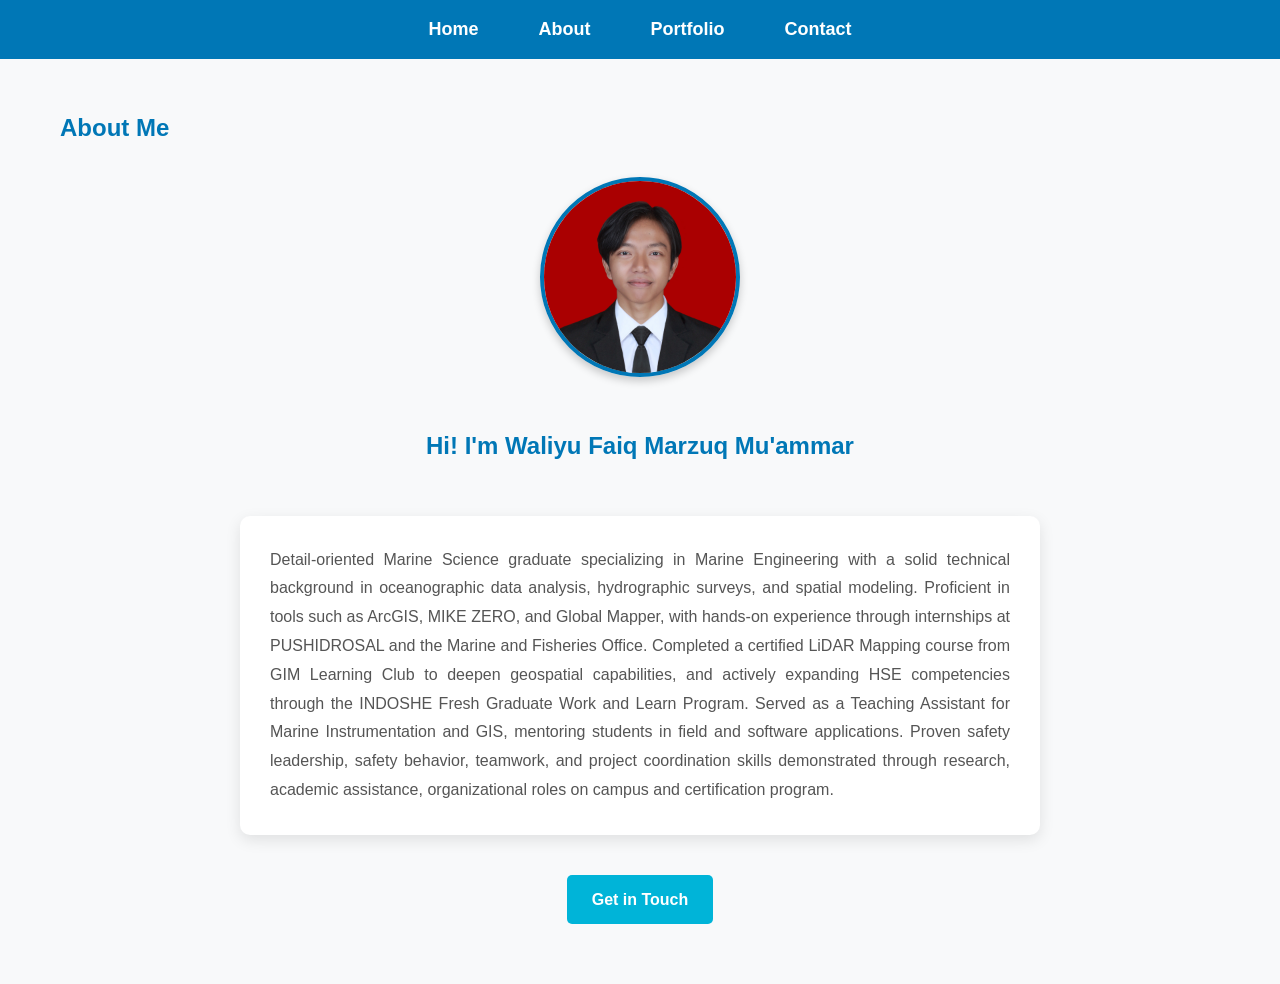
==== about.html @ fa888e56 "Add files via upload" ====
<!DOCTYPE html>
<html lang="en">
<head>
    <meta charset="UTF-8">
    <meta name="viewport" content="width=device-width, initial-scale=1.0">
    <title>About Waliyu</title>
    <link rel="stylesheet" href="style.css">
    <link rel="stylesheet" href="https://cdnjs.cloudflare.com/ajax/libs/font-awesome/6.0.0/css/all.min.css">
</head>

<body>
<nav>
    <ul>
        <li><a href="index.html">Home</a></li>
        <li><a href="about.html">About</a></li>
        <li><a href="portfolio.html">Portfolio</a></li>
        <li><a href="contact.html">Contact</a></li>
    </ul>
</nav>

<section class="about-section">
    <h1>About Me</h1>
    <div class="about-content">
        <img src="Waliyu1.jpg" alt="Waliyu's Photo">
        <div class="intro">
            <p>Hi! I'm Waliyu Faiq Marzuq Mu'ammar</p>
        </div>
        <div class="bio-text">
            <p>
                Detail-oriented Marine Science graduate specializing in Marine Engineering with a solid technical background in oceanographic data analysis, hydrographic surveys, and spatial modeling. Proficient in tools such as ArcGIS, MIKE ZERO, and Global Mapper, with hands-on experience through internships at PUSHIDROSAL and the Marine and Fisheries Office. Completed a certified LiDAR Mapping course from GIM Learning Club to deepen geospatial capabilities, and actively expanding HSE competencies through the INDOSHE Fresh Graduate Work and Learn Program. Served as a Teaching Assistant for Marine Instrumentation and GIS, mentoring students in field and software applications. Proven safety leadership, safety behavior, teamwork, and project coordination skills demonstrated through research, academic assistance, organizational roles on campus and certification program.
            </p>
        </div>
        <a href="/contact" class="cta-button">Get in Touch</a>
    </div>
</section>
</body>
</html>
---- style.css ----
/* === Global Styles === */
body {
    background-color: #f8f9fa;
    font-family: 'Arial', sans-serif;
    color: #333;
    margin: 0;
    padding: 0;
    line-height: 1.6;
}

h1, h2, h3 {
    color: #0077b6;
}

/* === Navigation === */
nav {
    background-color: #0077b6;
    padding: 15px;
    position: sticky;
    top: 0;
    z-index: 100;
}

nav ul {
    list-style: none;
    display: flex;
    justify-content: center;
    margin: 0;
    padding: 0;
}

nav ul li {
    margin: 0 20px;
}

nav ul li a {
    color: white;
    text-decoration: none;
    font-weight: bold;
    font-size: 18px;
    padding: 5px 10px;
    border-radius: 4px;
    transition: background-color 0.3s;
}

nav ul li a:hover {
    background-color: #023e8a;
}

/* === Hero Section === */
.hero {
    background-image: url('ocean1.jpg');
    background-size: cover;
    background-position: center;
    height: 91.5vh;
    display: flex;
    justify-content: center;
    align-items: center;
    text-align: center;
    color: #023e8a;
    flex-direction: column;
}

.hero-text h1 {
    font-size: 3rem;
    margin-bottom: 20px;

}

.hero-text p {
    font-size: 1.5rem;
    margin-bottom: 30px;
    text-shadow: 1px 1px 2px rgba(0,0,0,0.5);
}

/* === Button Styles === */
.cta-button, .back-button {
    display: inline-block;
    padding: 12px 25px;
    background-color: #00b4d8;
    color: white;
    text-decoration: none;
    font-weight: bold;
    border-radius: 5px;
    transition: all 0.3s;
    margin: 10px;
    border: none;
    cursor: pointer;
}

.cta-button:hover, .back-button:hover {
    background-color: #0077b6;
    transform: translateY(-2px);
}

/* === About Section === */
.about-section {
    padding: 50px 20px;
    max-width: 1200px;
    margin: 0 auto;
}

.about-content {
    display: flex;
    flex-direction: column;
    align-items: center;
    gap: 30px;
    margin-top: 30px;
}

.about-content img {
    width: 200px;
    height: 200px;
    border-radius: 50%;
    object-fit: cover;
    box-shadow: 0 4px 8px rgba(0,0,0,0.2);
    border: 4px solid #0077b6;
}

.intro p {
    font-size: 1.5rem;
    font-weight: bold;
    color: #0077b6;
    margin: 20px 0;
    text-align: center;
}

.bio-text {
    background-color: white;
    padding: 30px;
    border-radius: 10px;
    box-shadow: 0 5px 15px rgba(0,0,0,0.1);
    max-width: 800px;
}

.bio-text p {
    text-align: justify;
    margin: 0;
    color: #555;
    line-height: 1.8;
}

/* === Portfolio Section === */
.portfolio-section {
    padding: 50px 20px;
    max-width: 1200px;
    margin: 0 auto;
}

.portfolio-container {
    display: grid;
    grid-template-columns: repeat(auto-fit, minmax(300px, 1fr));
    gap: 30px;
    margin-top: 40px;
}

.portfolio-container a {
    text-decoration: none;
    color: inherit;
}

.card {
    background-color: white;
    padding: 25px;
    border-radius: 10px;
    box-shadow: 0 5px 15px rgba(0,0,0,0.1);
    transition: all 0.3s;
}

.card:hover {
    transform: translateY(-5px);
    box-shadow: 0 10px 20px rgba(0,0,0,0.15);
}

.card img {
    width: 100%;
    height: 200px;
    object-fit: contain;
    border-radius: 5px;
    margin-bottom: 15px;
    background-color: #f0f0f0;
}

.card h2 {
    margin: 0 0 10px 0;
    font-size: 1.3rem;
    color: #0077b6;
}

.card p {
    color: #666;
    margin: 0;
    font-size: 1rem;
}

/* === Contact Section === */
.contact-section {
    background-image: url('ocean2.jpeg');
    background-size: cover;
    background-position: center;
    min-height: 100vh;
    display: flex;
    flex-direction: column;
    justify-content: center;
    padding: 40px 20px;
}

.contact-title {
    text-align: center;
    margin-bottom: 40px;
}

.contact-title h1 {
    color: #023e8a;
    font-size: 3rem;
    margin-bottom: 20px;
    text-shadow: 2px 2px 4px rgba(0, 0, 0, 0.3);
}

.tagline {
    color: white;
    font-size: 1.5rem;
    max-width: 800px;
    margin: 0 auto;
    text-shadow: 1px 1px 2px rgba(0, 0, 0, 0.3);
}

.contact-container {
    max-width: 600px;
    margin: 0 auto;
    width: 100%;
}

.contact-card {
    background: rgba(255, 255, 255, 0.95);
    padding: 40px;
    border-radius: 15px;
    box-shadow: 0 10px 30px rgba(0, 0, 0, 0.2);
    margin-bottom: 30px;
    transition: transform 0.3s ease;
}

.contact-card:hover {
    transform: translateY(-5px);
}

.contact-item {
    display: flex;
    align-items: center;
    gap: 20px;
    margin: 25px 0;
    padding: 15px;
    border-radius: 8px;
    transition: all 0.3s ease;
}

.contact-item:hover {
    background-color: rgba(0, 180, 216, 0.1);
}

.contact-icon {
    color: #0077b6;
    font-size: 1.8rem;
    width: 40px;
    height: 40px;
    display: flex;
    align-items: center;
    justify-content: center;
    flex-shrink: 0;
}

.contact-link {
    color: #333;
    text-decoration: none;
    font-size: 1.2rem;
    transition: all 0.3s;
    flex-grow: 1;
}

.contact-link:hover {
    color: #0077b6;
    text-decoration: none;
}

.contact-back {
    text-align: center;
}

/* === Responsive Design === */
@media (max-width: 768px) {
    nav ul {
        flex-direction: column;
        align-items: center;
    }
    
    nav ul li {
        margin: 5px 0;
    }
    
    .hero-text h1 {
        font-size: 2rem;
    }
    
    .hero-text p {
        font-size: 1.2rem;
    }
    
    .portfolio-container {
        grid-template-columns: 1fr;
    }

    contact-title h1 {
        font-size: 2.2rem;
    }
    
    .tagline {
        font-size: 1.2rem;
    }
    
    .contact-card {
        padding: 25px;
    }
    
    .contact-item {
        flex-direction: column;
        text-align: center;
        gap: 10px;
    }
    
    .contact-link {
        font-size: 1rem;
    }
}

/* === Reset Margin & Padding untuk memastikan gak ada spasi liar === */
* {
    box-sizing: border-box; /* Sangat penting! */
    margin: 0;
    padding: 0;
}

/* === Container Utama Halaman Detail === */
.portfolio-detail {
    padding: 50px 20px;
    width: 100%; /* Gunakan lebar penuh */
    max-width: 1200px; /* Batasi lebar agar tidak terlalu melar di layar besar */
    margin: 0 auto; /* Tengah-kan section */
    display: flex;
    flex-direction: column; /* Konten di dalamnya menumpuk ke bawah */
    align-items: center; /* Tengah-kan konten di dalamnya */
}

.portfolio-detail h1 {
    text-align: center;
    margin-bottom: 40px;
    color: #0077b6; /* Contoh warna, sesuaikan */
}

/* === Container untuk Galeri Gambar === */
.image-gallery {
    display: grid;
    /* Membuat kolom otomatis: minimal 350px, maksimal 1fr (satu bagian rata) */
    grid-template-columns: repeat(auto-fit, minmax(350px, 1fr));
    gap: 30px; /* Jarak antar card */
    width: 100%; /* Gunakan lebar penuh dari container .portfolio-detail */
    margin-bottom: 50px; /* Jarak ke tombol 'Back' */
    justify-items: center; /* Tengah-kan card di dalam grid cell */
}

/* === Gaya untuk Tiap Card === */
.image-card {
    background: white;
    border-radius: 12px;
    box-shadow: 0 8px 20px rgba(0,0,0,0.1);
    padding: 20px;
    width: 100%; /* Gunakan lebar penuh yang diberikan Grid */
    max-width: 500px; /* Batasi lebar maksimal card agar tidak kegedean di layar lebar */
    display: flex;
    flex-direction: column;
    align-items: center;
    transition: transform 0.3s ease;
}

.image-card:hover {
    transform: translateY(-5px);
}

/* === Gaya Gambar di dalam Card === */
.image-card img {
    width: 100%; /* Gambar penuh di dalam card */
    height: auto; /* Jaga proporsi */
    object-fit: contain;
    border-radius: 8px;
    margin-bottom: 20px; /* Jarak ke tulisan */
}

/* === Gaya Tulisan di dalam Card === */
.image-card p {
    font-size: 1rem;
    color: #333;
    line-height: 1.5;
    text-align: center;
    font-weight: 500;
}

/* === Gaya untuk Tombol Back === */
.back-container {
    width: 100%;
    display: flex;
    justify-content: center; /* Ini yang bikin tombol ke TENGAH */
    margin-top: 30px;
}

.back-button {
    display: inline-block;
    padding: 12px 25px;
    background-color: #00b4d8; /* Contoh warna, sesuaikan */
    color: white;
    text-decoration: none;
    font-weight: bold;
    border-radius: 5px;
    transition: all 0.3s;
    border: none;
    cursor: pointer;
}

.back-button:hover {
    background-color: #0077b6;
    transform: translateY(-2px);
}

/* === Tools Section Styling === */
.tools-usage {
    margin-top: 60px;
    width: 100%;
}

.tools-usage h2 {
    margin-bottom: 30px;
    font-size: 1.8rem;
}

.tools-container {
    display: flex;
    justify-content: center;
    flex-wrap: wrap;
    gap: 20px;
}

.tool-card {
    background: white;
    padding: 15px 25px;
    border-radius: 50px; /* Bentuk kapsul */
    box-shadow: 0 4px 10px rgba(0,0,0,0.05);
    display: flex;
    align-items: center;
    gap: 12px;
    border: 2px solid #0077b6;
    transition: all 0.3s ease;
}

.tool-card:hover {
    background-color: #0077b6;
    color: white;
    transform: scale(1.05);
}

.tool-card i {
    font-size: 1.2rem;
    color: #00b4d8;
}

.tool-card:hover i {
    color: white;
}

.tool-card span {
    font-weight: bold;
    font-size: 1rem;
}
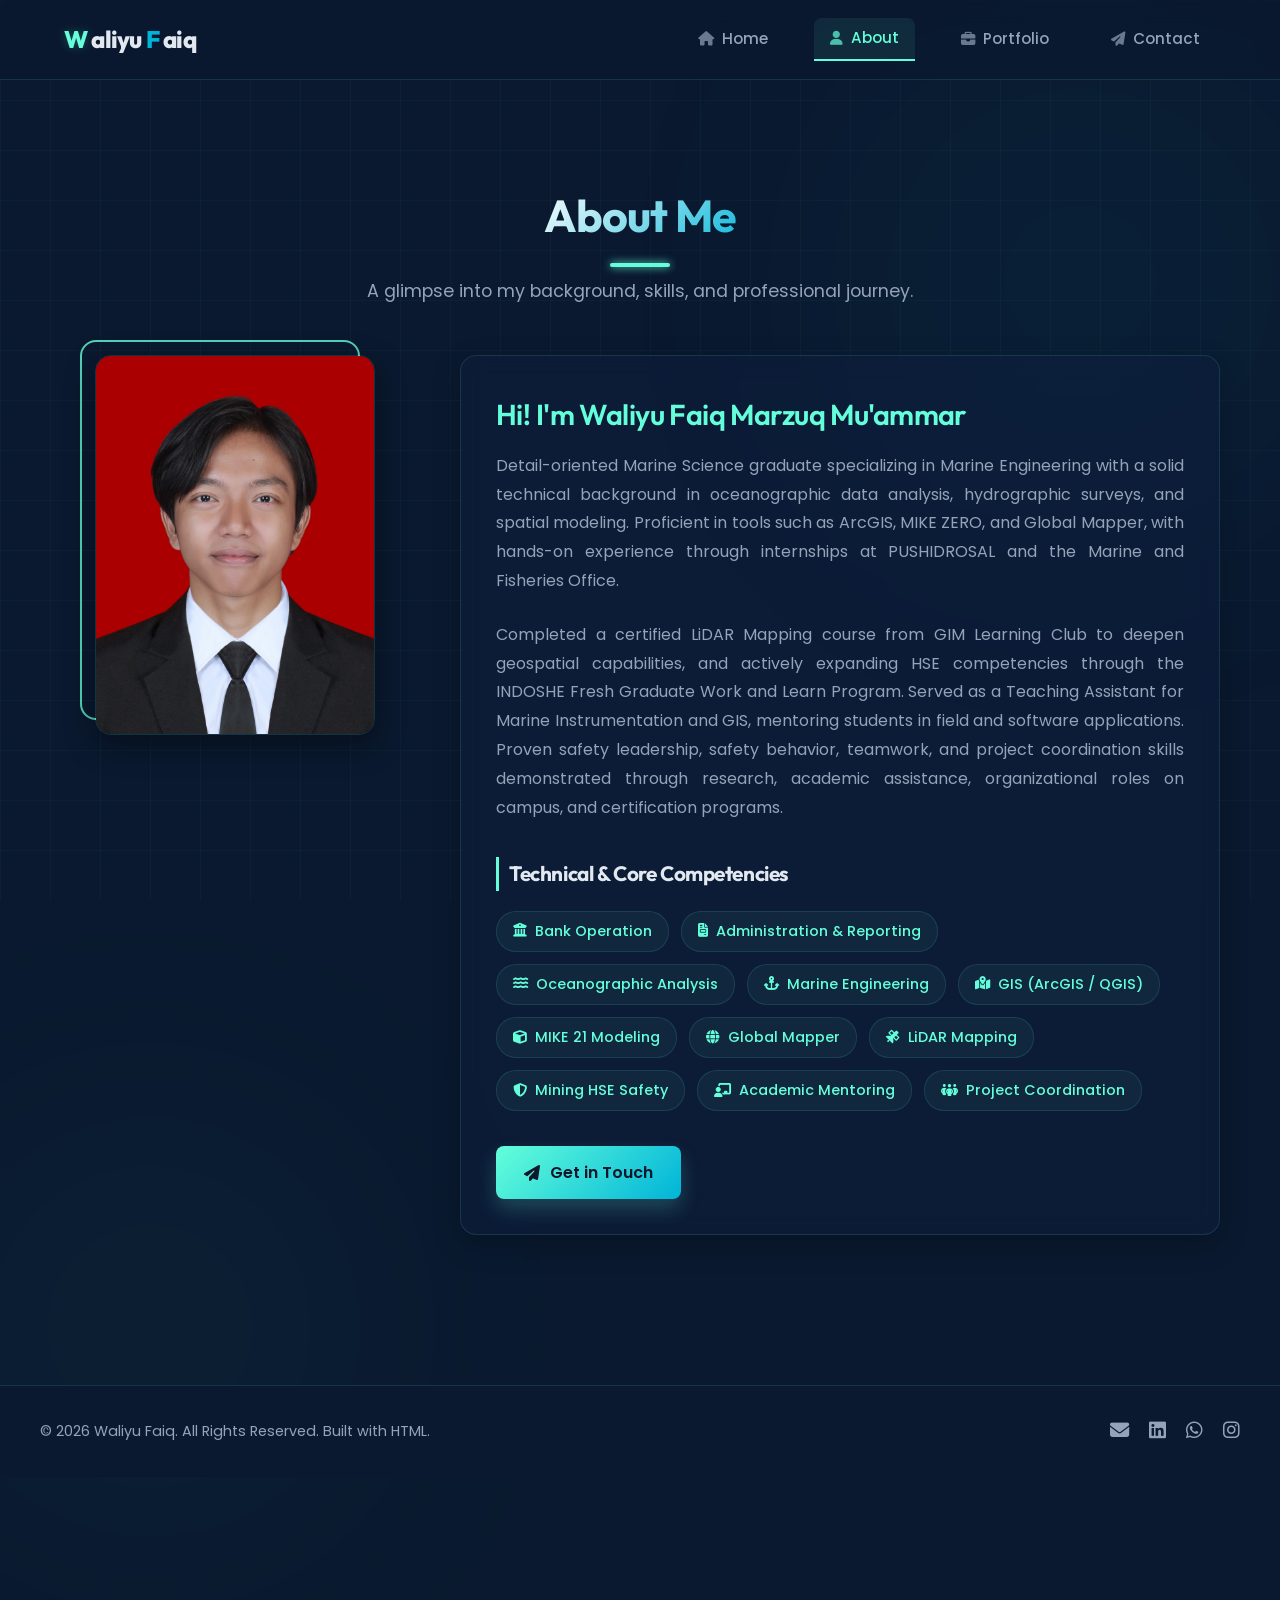
==== commit 1f6ecec2: "Commit" ====
--- a/about.html
+++ b/about.html
@@ -1,37 +1,146 @@
-<!DOCTYPE html>
-<html lang="en">
-<head>
-    <meta charset="UTF-8">
-    <meta name="viewport" content="width=device-width, initial-scale=1.0">
-    <title>About Waliyu</title>
-    <link rel="stylesheet" href="style.css">
-    <link rel="stylesheet" href="https://cdnjs.cloudflare.com/ajax/libs/font-awesome/6.0.0/css/all.min.css">
-</head>
-
-<body>
-<nav>
-    <ul>
-        <li><a href="index.html">Home</a></li>
-        <li><a href="about.html">About</a></li>
-        <li><a href="portfolio.html">Portfolio</a></li>
-        <li><a href="contact.html">Contact</a></li>
-    </ul>
-</nav>
-
-<section class="about-section">
-    <h1>About Me</h1>
-    <div class="about-content">
-        <img src="Waliyu1.jpg" alt="Waliyu's Photo">
-        <div class="intro">
-            <p>Hi! I'm Waliyu Faiq Marzuq Mu'ammar</p>
-        </div>
-        <div class="bio-text">
-            <p>
-                Detail-oriented Marine Science graduate specializing in Marine Engineering with a solid technical background in oceanographic data analysis, hydrographic surveys, and spatial modeling. Proficient in tools such as ArcGIS, MIKE ZERO, and Global Mapper, with hands-on experience through internships at PUSHIDROSAL and the Marine and Fisheries Office. Completed a certified LiDAR Mapping course from GIM Learning Club to deepen geospatial capabilities, and actively expanding HSE competencies through the INDOSHE Fresh Graduate Work and Learn Program. Served as a Teaching Assistant for Marine Instrumentation and GIS, mentoring students in field and software applications. Proven safety leadership, safety behavior, teamwork, and project coordination skills demonstrated through research, academic assistance, organizational roles on campus and certification program.
-            </p>
-        </div>
-        <a href="/contact" class="cta-button">Get in Touch</a>
-    </div>
-</section>
-</body>
+<!DOCTYPE html>
+<html lang="en">
+<head>
+    <meta charset="UTF-8">
+    <meta name="viewport" content="width=device-width, initial-scale=1.0">
+    <title>About Me - Waliyu Faiq</title>
+    <!-- Fonts -->
+    <link rel="preconnect" href="https://fonts.googleapis.com">
+    <link rel="preconnect" href="https://fonts.gstatic.com" crossorigin>
+    <link href="https://fonts.googleapis.com/css2?family=Outfit:wght@300;400;500;600;700;800&family=Poppins:wght@300;400;500;600;700;800&display=swap" rel="stylesheet">
+    <!-- FontAwesome Icons -->
+    <link rel="stylesheet" href="https://cdnjs.cloudflare.com/ajax/libs/font-awesome/6.4.0/css/all.min.css">
+    <!-- Custom Style -->
+    <link rel="stylesheet" href="static/style.css">
+</head>
+<body>
+
+    <!-- Ambient Glow Effects in Background -->
+    <div class="ambient-glow glow-1"></div>
+    <div class="ambient-glow glow-2"></div>
+    <div class="background-grid"></div>
+
+    <!-- Navigation Header -->
+    <header class="navbar-header">
+        <nav class="nav-container">
+            <a href="index.html" class="nav-logo">
+                <span class="logo-w">W</span>aliyu <span class="logo-f">F</span>aiq
+            </a>
+
+            <!-- Mobile Menu Toggle Button -->
+            <button class="mobile-toggle" aria-label="Toggle menu" id="mobile-toggle">
+                <span class="bar"></span>
+                <span class="bar"></span>
+                <span class="bar"></span>
+            </button>
+
+            <!-- Nav Links -->
+            <ul class="nav-links" id="nav-links">
+                <li><a href="index.html" id="nav-home" class="nav-link"><i class="fas fa-home"></i> Home</a></li>
+                <li><a href="about.html" id="nav-about" class="nav-link"><i class="fas fa-user"></i> About</a></li>
+                <li><a href="portfolio.html" id="nav-portfolio" class="nav-link"><i class="fas fa-briefcase"></i> Portfolio</a></li>
+                <li><a href="contact.html" id="nav-contact" class="nav-link"><i class="fas fa-paper-plane"></i> Contact</a></li>
+            </ul>
+        </nav>
+    </header>
+
+    <!-- Main Content Container -->
+    <main class="main-content">
+        <section class="about-section">
+            <div class="section-header">
+                <h1>About Me</h1>
+                <p>A glimpse into my background, skills, and professional journey.</p>
+            </div>
+
+            <div class="about-content">
+                <!-- Floating Profile Image -->
+                <div class="image-container">
+                    <img src="static/Waliyu1.jpg" alt="Waliyu Faiq">
+                </div>
+
+                <!-- Biography and Skills -->
+                <div class="bio-card">
+                    <h2>Hi! I'm Waliyu Faiq Marzuq Mu'ammar</h2>
+                    <p>
+                        Detail-oriented Marine Science graduate specializing in Marine Engineering with a solid technical background in oceanographic data analysis, hydrographic surveys, and spatial modeling. Proficient in tools such as ArcGIS, MIKE ZERO, and Global Mapper, with hands-on experience through internships at PUSHIDROSAL and the Marine and Fisheries Office.
+                    </p>
+                    <p>
+                        Completed a certified LiDAR Mapping course from GIM Learning Club to deepen geospatial capabilities, and actively expanding HSE competencies through the INDOSHE Fresh Graduate Work and Learn Program. Served as a Teaching Assistant for Marine Instrumentation and GIS, mentoring students in field and software applications. Proven safety leadership, safety behavior, teamwork, and project coordination skills demonstrated through research, academic assistance, organizational roles on campus, and certification programs.
+                    </p>
+
+                    <!-- Interactive Skills Badge Section -->
+                    <div class="skills-container">
+                        <h3>Technical & Core Competencies</h3>
+                        <div class="skills-grid">
+                            <span class="skill-badge"><i class="fas fa-building-columns"></i> Bank Operation</span>
+                            <span class="skill-badge"><i class="fas fa-file-invoice"></i> Administration & Reporting</span>
+                            <span class="skill-badge"><i class="fas fa-water"></i> Oceanographic Analysis</span>
+                            <span class="skill-badge"><i class="fas fa-anchor"></i> Marine Engineering</span>
+                            <span class="skill-badge"><i class="fas fa-map-marked-alt"></i> GIS (ArcGIS / QGIS)</span>
+                            <span class="skill-badge"><i class="fas fa-cube"></i> MIKE 21 Modeling</span>
+                            <span class="skill-badge"><i class="fas fa-globe"></i> Global Mapper</span>
+                            <span class="skill-badge"><i class="fas fa-satellite"></i> LiDAR Mapping</span>
+                            <span class="skill-badge"><i class="fas fa-shield-halved"></i> Mining HSE Safety</span>
+                            <span class="skill-badge"><i class="fas fa-chalkboard-user"></i> Academic Mentoring</span>
+                            <span class="skill-badge"><i class="fas fa-people-group"></i> Project Coordination</span>
+                        </div>
+                    </div>
+
+                    <div style="margin-top: 35px;">
+                        <a href="contact.html" class="cta-button">
+                            <i class="fas fa-paper-plane"></i> Get in Touch
+                        </a>
+                    </div>
+                </div>
+            </div>
+        </section>
+    </main>
+
+    <!-- Unified Footer -->
+    <footer class="footer">
+        <div class="footer-content">
+            <p>&copy; 2026 Waliyu Faiq. All Rights Reserved. Built with HTML.</p>
+            <div class="footer-socials">
+                <a href="mailto:waliyufaiqmuammar@gmail.com" title="Email"><i class="fas fa-envelope"></i></a>
+                <a href="https://www.linkedin.com/in/waliyu-faiq-marzuq-mu-ammar/" target="_blank" title="LinkedIn"><i class="fab fa-linkedin"></i></a>
+                <a href="https://wa.link/dnluw3" target="_blank" title="WhatsApp"><i class="fab fa-whatsapp"></i></a>
+                <a href="https://www.instagram.com/waliyufaiq_/" target="_blank" title="Instagram"><i class="fab fa-instagram"></i></a>
+            </div>
+        </div>
+    </footer>
+
+    <!-- Core Script -->
+    <script>
+        const mobileToggle = document.getElementById('mobile-toggle');
+        const navLinksElement = document.getElementById('nav-links');
+
+        mobileToggle.addEventListener('click', () => {
+            mobileToggle.classList.toggle('active');
+            navLinksElement.classList.toggle('active');
+        });
+
+        document.addEventListener("DOMContentLoaded", () => {
+            const currentPath = window.location.pathname;
+            const links = {
+                '/index.html': 'nav-home',
+                '/': 'nav-home',
+                '/about.html': 'nav-about',
+                '/portfolio.html': 'nav-portfolio',
+                '/contact.html': 'nav-contact'
+            };
+            
+            Object.keys(links).forEach(path => {
+                const elementId = links[path];
+                const el = document.getElementById(elementId);
+                if (el) {
+                    if (currentPath === path || (path !== '/' && currentPath.endsWith(path))) {
+                        el.classList.add('active');
+                    } else {
+                        el.classList.remove('active');
+                    }
+                }
+            });
+        });
+    </script>
+</body>
 </html>
--- a/static/style.css
+++ b/static/style.css
@@ -0,0 +1,1003 @@
+/* === Theme Configuration & Variables === */
+:root {
+    --bg-primary: #0a192f;
+    --bg-secondary: #0f2244;
+    --bg-card: rgba(16, 33, 65, 0.45);
+    --bg-glass: rgba(10, 25, 47, 0.7);
+    --accent-primary: #64ffda;
+    --accent-secondary: #00b4d8;
+    --accent-glow: rgba(100, 255, 218, 0.25);
+    --accent-blue-glow: rgba(0, 180, 216, 0.3);
+    --text-primary: #e2e8f0;
+    --text-secondary: #94a3b8;
+    --text-dark: #0f172a;
+    --font-heading: 'Outfit', 'Poppins', sans-serif;
+    --font-body: 'Poppins', sans-serif;
+    --nav-height: 80px;
+    --transition-smooth: all 0.4s cubic-bezier(0.16, 1, 0.3, 1);
+    --border-glass: rgba(100, 255, 218, 0.12);
+    --border-glass-hover: rgba(100, 255, 218, 0.3);
+}
+
+/* === Global Styles & Resets === */
+* {
+    box-sizing: border-box;
+    margin: 0;
+    padding: 0;
+}
+
+html {
+    scroll-behavior: smooth;
+}
+
+body {
+    background-color: var(--bg-primary);
+    color: var(--text-primary);
+    font-family: var(--font-body);
+    font-weight: 400;
+    line-height: 1.6;
+    overflow-x: hidden;
+    position: relative;
+    min-height: 100vh;
+}
+
+/* Custom Scrollbar */
+::-webkit-scrollbar {
+    width: 8px;
+}
+::-webkit-scrollbar-track {
+    background: var(--bg-primary);
+}
+::-webkit-scrollbar-thumb {
+    background: var(--bg-secondary);
+    border: 2px solid var(--bg-primary);
+    border-radius: 10px;
+}
+::-webkit-scrollbar-thumb:hover {
+    background: var(--accent-secondary);
+}
+
+/* === Ambient Glow Backgrounds === */
+.ambient-glow {
+    position: absolute;
+    width: 600px;
+    height: 600px;
+    border-radius: 50%;
+    pointer-events: none;
+    z-index: -2;
+    filter: blur(140px);
+    opacity: 0.4;
+    transition: var(--transition-smooth);
+}
+
+.glow-1 {
+    top: -100px;
+    right: -100px;
+    background: radial-gradient(circle, var(--accent-blue-glow) 0%, transparent 70%);
+}
+
+.glow-2 {
+    bottom: -150px;
+    left: -150px;
+    background: radial-gradient(circle, var(--accent-glow) 0%, transparent 70%);
+    opacity: 0.3;
+}
+
+.background-grid {
+    position: fixed;
+    top: 0;
+    left: 0;
+    width: 100%;
+    height: 100%;
+    background-image: 
+        linear-gradient(rgba(100, 255, 218, 0.03) 1px, transparent 1px),
+        linear-gradient(90deg, rgba(100, 255, 218, 0.03) 1px, transparent 1px);
+    background-size: 50px 50px;
+    z-index: -3;
+    pointer-events: none;
+}
+
+/* === Typography === */
+h1, h2, h3, h4, h5, h6 {
+    font-family: var(--font-heading);
+    font-weight: 700;
+    letter-spacing: -0.02em;
+    color: var(--text-primary);
+}
+
+a {
+    color: inherit;
+    text-decoration: none;
+}
+
+/* === Navigation Header === */
+.navbar-header {
+    position: fixed;
+    top: 0;
+    left: 0;
+    width: 100%;
+    height: var(--nav-height);
+    background-color: var(--bg-glass);
+    backdrop-filter: blur(12px);
+    -webkit-backdrop-filter: blur(12px);
+    border-bottom: 1px solid var(--border-glass);
+    z-index: 999;
+    display: flex;
+    align-items: center;
+    transition: var(--transition-smooth);
+}
+
+.nav-container {
+    width: 90%;
+    max-width: 1200px;
+    margin: 0 auto;
+    display: flex;
+    justify-content: space-between;
+    align-items: center;
+}
+
+.nav-logo {
+    font-family: var(--font-heading);
+    font-size: 1.5rem;
+    font-weight: 800;
+    color: var(--text-primary);
+    letter-spacing: -0.03em;
+    display: flex;
+    align-items: center;
+    gap: 4px;
+}
+
+.nav-logo .logo-w {
+    color: var(--accent-primary);
+    text-shadow: 0 0 10px var(--accent-glow);
+}
+
+.nav-logo .logo-f {
+    color: var(--accent-secondary);
+}
+
+.nav-links {
+    display: flex;
+    list-style: none;
+    gap: 30px;
+    align-items: center;
+}
+
+.nav-link {
+    font-size: 0.95rem;
+    font-weight: 500;
+    color: var(--text-secondary);
+    padding: 8px 16px;
+    border-radius: 8px;
+    transition: var(--transition-smooth);
+    display: flex;
+    align-items: center;
+    gap: 8px;
+}
+
+.nav-link i {
+    font-size: 0.9rem;
+    opacity: 0.7;
+    transition: var(--transition-smooth);
+}
+
+.nav-link:hover, .nav-link.active {
+    color: var(--accent-primary);
+    background-color: rgba(100, 255, 218, 0.08);
+}
+
+.nav-link.active {
+    border-bottom: 2px solid var(--accent-primary);
+    border-bottom-left-radius: 0;
+    border-bottom-right-radius: 0;
+}
+
+.nav-link:hover i {
+    transform: translateY(-2px);
+    color: var(--accent-primary);
+}
+
+/* Mobile Toggle Hamburger */
+.mobile-toggle {
+    display: none;
+    background: none;
+    border: none;
+    cursor: pointer;
+    flex-direction: column;
+    gap: 6px;
+    padding: 5px;
+    z-index: 1000;
+}
+
+.mobile-toggle .bar {
+    width: 25px;
+    height: 2px;
+    background-color: var(--text-primary);
+    transition: var(--transition-smooth);
+    border-radius: 2px;
+}
+
+/* Hamburger active transformation */
+.mobile-toggle.active .bar:nth-child(1) {
+    transform: translateY(8px) rotate(45deg);
+    background-color: var(--accent-primary);
+}
+.mobile-toggle.active .bar:nth-child(2) {
+    opacity: 0;
+}
+.mobile-toggle.active .bar:nth-child(3) {
+    transform: translateY(-8px) rotate(-45deg);
+    background-color: var(--accent-primary);
+}
+
+/* === Laying out Main Content === */
+.main-content {
+    margin-top: var(--nav-height);
+    min-height: calc(100vh - var(--nav-height) - 100px);
+}
+
+/* === Hero Section (Home) === */
+.hero {
+    min-height: calc(100vh - var(--nav-height));
+    display: flex;
+    align-items: center;
+    justify-content: center;
+    padding: 40px 20px;
+    position: relative;
+    margin-top: -30px; /* Offset to center better */
+}
+
+/* Ocean graphic base overlay behind hero card */
+.hero::before {
+    content: '';
+    position: absolute;
+    top: 5%;
+    left: 5%;
+    right: 5%;
+    bottom: 5%;
+    background-image: linear-gradient(rgba(10, 25, 47, 0.8), rgba(10, 25, 47, 0.95)), url('/static/ocean1.jpg');
+    background-size: cover;
+    background-position: center;
+    z-index: -1;
+    border-radius: 24px;
+    opacity: 0.45;
+    border: 1px solid var(--border-glass);
+    mask-image: radial-gradient(circle, black, transparent 95%);
+    -webkit-mask-image: radial-gradient(circle, black, transparent 95%);
+}
+
+.hero-text {
+    max-width: 850px;
+    text-align: center;
+    background-color: var(--bg-card);
+    backdrop-filter: blur(16px);
+    -webkit-backdrop-filter: blur(16px);
+    padding: 60px 40px;
+    border-radius: 20px;
+    border: 1px solid var(--border-glass);
+    box-shadow: 0 20px 40px rgba(0, 0, 0, 0.4), 
+                inset 0 1px 0 rgba(255, 255, 255, 0.05);
+    transform: translateY(0);
+    animation: floatUp 1.2s cubic-bezier(0.16, 1, 0.3, 1) forwards;
+}
+
+.hero-text h1 {
+    font-size: 3.5rem;
+    line-height: 1.1;
+    margin-bottom: 20px;
+    background: linear-gradient(to right, #ffffff 30%, var(--accent-primary) 70%, var(--accent-secondary));
+    -webkit-background-clip: text;
+    background-clip: text;
+    -webkit-text-fill-color: transparent;
+    text-shadow: 0 0 40px rgba(100, 255, 218, 0.15);
+}
+
+.hero-text p {
+    font-size: 1.25rem;
+    color: var(--text-secondary);
+    margin-bottom: 35px;
+    font-weight: 300;
+}
+
+.hero-text p span {
+    color: var(--accent-primary);
+    font-weight: 500;
+}
+
+/* === Buttons & CTA === */
+.btn-group {
+    display: flex;
+    gap: 20px;
+    justify-content: center;
+    flex-wrap: wrap;
+}
+
+.cta-button {
+    display: inline-flex;
+    align-items: center;
+    gap: 10px;
+    padding: 14px 28px;
+    background: linear-gradient(135deg, var(--accent-primary) 0%, var(--accent-secondary) 100%);
+    color: var(--text-dark);
+    font-weight: 600;
+    border-radius: 8px;
+    transition: var(--transition-smooth);
+    border: none;
+    cursor: pointer;
+    box-shadow: 0 10px 20px rgba(100, 255, 218, 0.2);
+}
+
+.cta-button:hover {
+    transform: translateY(-3px);
+    box-shadow: 0 15px 30px rgba(100, 255, 218, 0.4);
+    filter: brightness(1.1);
+}
+
+.secondary-button {
+    display: inline-flex;
+    align-items: center;
+    gap: 10px;
+    padding: 14px 28px;
+    background: transparent;
+    color: var(--accent-primary);
+    font-weight: 600;
+    border-radius: 8px;
+    border: 1px solid var(--accent-primary);
+    transition: var(--transition-smooth);
+    cursor: pointer;
+}
+
+.secondary-button:hover {
+    background-color: rgba(100, 255, 218, 0.08);
+    transform: translateY(-3px);
+    box-shadow: 0 10px 20px rgba(100, 255, 218, 0.1);
+}
+
+/* === Layout Page Containers === */
+.section-header {
+    text-align: center;
+    margin-bottom: 50px;
+}
+
+.section-header h1 {
+    font-size: 2.8rem;
+    margin-bottom: 10px;
+    display: inline-block;
+    background: linear-gradient(135deg, #ffffff, var(--accent-secondary));
+    -webkit-background-clip: text;
+    background-clip: text;
+    -webkit-text-fill-color: transparent;
+    position: relative;
+    padding-bottom: 15px;
+}
+
+.section-header h1::after {
+    content: '';
+    position: absolute;
+    width: 60px;
+    height: 4px;
+    background: var(--accent-primary);
+    bottom: 0;
+    left: 50%;
+    transform: translateX(-50%);
+    border-radius: 2px;
+    box-shadow: 0 0 8px var(--accent-primary);
+}
+
+.section-header p {
+    color: var(--text-secondary);
+    font-size: 1.1rem;
+    max-width: 600px;
+    margin: 0 auto;
+}
+
+/* === About Section === */
+.about-section {
+    padding: 100px 20px 100px;
+    max-width: 1200px;
+    margin: 0 auto;
+}
+
+.about-content {
+    display: grid;
+    grid-template-columns: 350px 1fr;
+    gap: 50px;
+    align-items: start;
+    margin-top: 40px;
+}
+
+.image-container {
+    position: relative;
+    width: min-content;
+    margin: 0 auto;
+}
+
+.image-container img {
+    width: 280px;
+    height: 380px;
+    border-radius: 16px;
+    object-fit: cover;
+    display: block;
+    border: 1px solid var(--border-glass);
+    z-index: 2;
+    position: relative;
+    box-shadow: 0 10px 30px rgba(0, 0, 0, 0.4);
+    transition: var(--transition-smooth);
+}
+
+/* Glowing outline overlay */
+.image-container::before {
+    content: '';
+    position: absolute;
+    top: -15px;
+    left: -15px;
+    right: 15px;
+    bottom: 15px;
+    border: 2px solid var(--accent-primary);
+    border-radius: 16px;
+    z-index: 1;
+    pointer-events: none;
+    transition: var(--transition-smooth);
+    opacity: 0.8;
+}
+
+.image-container:hover img {
+    transform: translate(8px, 8px);
+}
+
+.image-container:hover::before {
+    transform: translate(-8px, -8px);
+    border-color: var(--accent-secondary);
+}
+
+.bio-card {
+    background-color: var(--bg-card);
+    backdrop-filter: blur(12px);
+    -webkit-backdrop-filter: blur(12px);
+    border: 1px solid var(--border-glass);
+    border-radius: 16px;
+    padding: 35px;
+    box-shadow: 0 10px 30px rgba(0,0,0,0.2);
+}
+
+.bio-card h2 {
+    font-size: 1.8rem;
+    color: var(--accent-primary);
+    margin-bottom: 15px;
+    font-weight: 600;
+}
+
+.bio-card p {
+    color: var(--text-secondary);
+    margin-bottom: 25px;
+    text-align: justify;
+    line-height: 1.8;
+}
+
+/* Stats/Keywords row */
+.skills-container {
+    margin-top: 35px;
+}
+
+.skills-container h3 {
+    font-size: 1.3rem;
+    margin-bottom: 20px;
+    border-left: 3px solid var(--accent-primary);
+    padding-left: 10px;
+}
+
+.skills-grid {
+    display: flex;
+    flex-wrap: wrap;
+    gap: 12px;
+}
+
+.skill-badge {
+    background-color: rgba(100, 255, 218, 0.05);
+    border: 1px solid var(--border-glass);
+    color: var(--accent-primary);
+    padding: 8px 16px;
+    border-radius: 20px;
+    font-size: 0.9rem;
+    font-weight: 500;
+    transition: var(--transition-smooth);
+    display: flex;
+    align-items: center;
+    gap: 8px;
+}
+
+.skill-badge i {
+    font-size: 0.85rem;
+}
+
+.skill-badge:hover {
+    background-color: var(--accent-primary);
+    color: var(--text-dark);
+    box-shadow: 0 0 15px var(--accent-glow);
+    transform: translateY(-2px);
+}
+
+/* === Portfolio Section === */
+.portfolio-section {
+    padding: 100px 20px 100px;
+    max-width: 1200px;
+    margin: 0 auto;
+}
+
+/* Sub-category selection tabs */
+.portfolio-filters {
+    display: flex;
+    justify-content: center;
+    flex-wrap: wrap;
+    gap: 15px;
+    margin-bottom: 40px;
+}
+
+.filter-btn {
+    background-color: var(--bg-card);
+    border: 1px solid var(--border-glass);
+    color: var(--text-secondary);
+    padding: 10px 22px;
+    border-radius: 30px;
+    font-size: 0.9rem;
+    font-weight: 500;
+    cursor: pointer;
+    transition: var(--transition-smooth);
+}
+
+.filter-btn:hover, .filter-btn.active {
+    background-color: var(--accent-primary);
+    color: var(--text-dark);
+    border-color: var(--accent-primary);
+    box-shadow: 0 5px 15px var(--accent-glow);
+}
+
+.portfolio-container {
+    display: grid;
+    grid-template-columns: repeat(auto-fill, minmax(350px, 1fr));
+    gap: 30px;
+    margin-top: 20px;
+}
+
+/* Mixitup / Filtering transition */
+.portfolio-item {
+    transition: opacity 0.4s ease, transform 0.4s ease;
+    opacity: 1;
+    transform: scale(1);
+}
+
+.portfolio-item.hidden {
+    opacity: 0;
+    transform: scale(0.8);
+    pointer-events: none;
+    position: absolute;
+    width: 0;
+    height: 0;
+    overflow: hidden;
+    margin: 0;
+    padding: 0;
+    border: none;
+}
+
+/* Glassmorphic Project Card */
+.card-wrapper {
+    display: block;
+    height: 100%;
+}
+
+.card {
+    background-color: var(--bg-card);
+    backdrop-filter: blur(12px);
+    -webkit-backdrop-filter: blur(12px);
+    border: 1px solid var(--border-glass);
+    border-radius: 16px;
+    padding: 24px;
+    height: 100%;
+    display: flex;
+    flex-direction: column;
+    transition: var(--transition-smooth);
+    box-shadow: 0 10px 20px rgba(0, 0, 0, 0.2);
+    position: relative;
+    overflow: hidden;
+}
+
+.card::before {
+    content: '';
+    position: absolute;
+    top: 0;
+    left: 0;
+    width: 100%;
+    height: 100%;
+    background: radial-gradient(800px circle at var(--mouse-x, 0) var(--mouse-y, 0), rgba(100, 255, 218, 0.06), transparent 40%);
+    z-index: 1;
+    pointer-events: none;
+}
+
+.card:hover {
+    transform: translateY(-8px);
+    border-color: var(--border-glass-hover);
+    box-shadow: 0 15px 35px rgba(0, 0, 0, 0.4), 
+                0 0 15px rgba(100, 255, 218, 0.05);
+}
+
+/* Card Visual Header */
+.card-image-box{
+    height:200px;
+    display:flex;
+    justify-content:center;
+    align-items:center;
+    background:rgba(255,255,255,.03);
+}
+
+.card-image-box img{
+    max-width:90%;
+    max-height:90%;
+    width:auto;
+    height:auto;
+    object-fit:contain;
+}
+
+.card:hover .card-image-box img {
+    transform: scale(1.06);
+}
+
+/* Tag overlay inside card */
+.card-tags {
+    display: flex;
+    flex-wrap: wrap;
+    gap: 8px;
+    margin-bottom: 12px;
+}
+
+.card-tag {
+    font-size: 0.75rem;
+    font-weight: 600;
+    color: var(--accent-primary);
+    background-color: rgba(100, 255, 218, 0.08);
+    padding: 3px 10px;
+    border-radius: 12px;
+    text-transform: uppercase;
+}
+
+.card h2 {
+    font-size: 1.35rem;
+    margin-bottom: 10px;
+    font-weight: 600;
+    color: #ffffff;
+    transition: var(--transition-smooth);
+}
+
+.card:hover h2 {
+    color: var(--accent-primary);
+}
+
+.card p {
+    color: var(--text-secondary);
+    font-size: 0.95rem;
+    line-height: 1.5;
+    flex-grow: 1; /* Pushes content down if unequal heights */
+}
+
+/* Present status pill specifically for Bank Mandiri */
+.present-badge {
+    position: absolute;
+    top: 15px;
+    right: 15px;
+    background-color: #f59e0b; /* Golden Amber status */
+    color: #0f172a;
+    font-weight: 700;
+    font-size: 0.75rem;
+    padding: 4px 10px;
+    border-radius: 20px;
+    box-shadow: 0 0 10px rgba(245, 158, 11, 0.4);
+    z-index: 10;
+    text-transform: uppercase;
+    letter-spacing: 0.05em;
+    display: flex;
+    align-items: center;
+    gap: 4px;
+}
+
+.present-badge::before {
+    content: '';
+    display: inline-block;
+    width: 6px;
+    height: 6px;
+    background-color: #0f172a;
+    border-radius: 50%;
+    animation: blinkPulse 1.5s infinite;
+}
+
+/* Custom visual accent overlay inside Mandiri card represent Bank logo wave */
+.card.mandiri-card {
+    border-left: 3px solid #f59e0b; /* Mandiri gold line */
+}
+
+/* === Contact Section === */
+.contact-section {
+    padding: 100px 20px 100px;
+    max-width: 1000px;
+    margin: 0 auto;
+    display: flex;
+    flex-direction: column;
+    align-items: center;
+    position: relative;
+}
+
+/* Map ocean BG locally similar to previous contact */
+.contact-overlay {
+    position: absolute;
+    top: 0;
+    left: 0;
+    width: 100%;
+    height: 100%;
+    background-image: linear-gradient(rgba(10, 25, 47, 0.9), rgba(10, 25, 47, 0.9)), url('/static/ocean2.jpeg');
+    background-size: cover;
+    background-position: center;
+    z-index: -1;
+    border-radius: 24px;
+    opacity: 0.25;
+    border: 1px solid var(--border-glass);
+}
+
+.contact-container {
+    width: 100%;
+    max-width: 650px;
+    margin-top: 20px;
+    z-index: 2;
+}
+
+.contact-card {
+    background-color: var(--bg-card);
+    backdrop-filter: blur(16px);
+    -webkit-backdrop-filter: blur(16px);
+    border: 1px solid var(--border-glass);
+    padding: 40px;
+    border-radius: 20px;
+    box-shadow: 0 15px 35px rgba(0, 0, 0, 0.4);
+}
+
+.contact-item {
+    display: flex;
+    align-items: center;
+    gap: 20px;
+    padding: 16px;
+    background-color: rgba(255, 255, 255, 0.02);
+    border-radius: 12px;
+    margin-bottom: 20px;
+    border: 1px solid rgba(255, 255, 255, 0.03);
+    transition: var(--transition-smooth);
+}
+
+.contact-item:last-child {
+    margin-bottom: 0;
+}
+
+.contact-icon {
+    width: 50px;
+    height: 50px;
+    background: rgba(100, 255, 218, 0.08);
+    border-radius: 10px;
+    display: flex;
+    align-items: center;
+    justify-content: center;
+    font-size: 1.4rem;
+    color: var(--accent-primary);
+    transition: var(--transition-smooth);
+    border: 1px solid rgba(100, 255, 218, 0.15);
+}
+
+.contact-link {
+    font-size: 1.1rem;
+    color: var(--text-primary);
+    font-weight: 500;
+    transition: var(--transition-smooth);
+}
+
+.contact-item:hover {
+    background-color: rgba(100, 255, 218, 0.06);
+    border-color: var(--border-glass-hover);
+    transform: translateX(5px);
+}
+
+.contact-item:hover .contact-icon {
+    background-color: var(--accent-primary);
+    color: var(--text-dark);
+    box-shadow: 0 0 15px var(--accent-glow);
+}
+
+.contact-item:hover .contact-link {
+    color: var(--accent-primary);
+}
+
+.contact-back {
+    margin-top: 35px;
+    text-align: center;
+}
+
+/* === Project Detail Page (e.g. pushidrosal) === */
+.project-detail-container {
+    max-width: 800px;
+    margin: 50px auto 100px;
+    padding: 0 20px;
+}
+
+.detail-card {
+    background-color: var(--bg-card);
+    backdrop-filter: blur(12px);
+    -webkit-backdrop-filter: blur(12px);
+    border: 1px solid var(--border-glass);
+    border-radius: 16px;
+    padding: 40px;
+    box-shadow: 0 10px 30px rgba(0, 0, 0, 0.3);
+}
+
+.detail-card h1 {
+    font-size: 2.5rem;
+    color: var(--accent-primary);
+    margin-bottom: 20px;
+}
+
+.detail-content {
+    color: var(--text-secondary);
+    line-height: 1.8;
+}
+
+.detail-content p {
+    margin-bottom: 20px;
+}
+
+.detail-back {
+    margin-top: 30px;
+}
+
+/* === Footer Styling === */
+.footer {
+    border-top: 1px solid var(--border-glass);
+    background-color: var(--bg-primary);
+    padding: 30px 20px;
+    margin-top: 50px;
+    position: relative;
+    z-index: 10;
+}
+
+.footer-content {
+    max-width: 1200px;
+    margin: 0 auto;
+    display: flex;
+    justify-content: space-between;
+    align-items: center;
+    flex-wrap: wrap;
+    gap: 15px;
+    color: var(--text-secondary);
+    font-size: 0.9rem;
+}
+
+.footer-socials {
+    display: flex;
+    gap: 20px;
+}
+
+.footer-socials a {
+    color: var(--text-secondary);
+    font-size: 1.2rem;
+    transition: var(--transition-smooth);
+}
+
+.footer-socials a:hover {
+    color: var(--accent-primary);
+    transform: translateY(-2px);
+}
+
+/* === Animations === */
+@keyframes float {
+    0% { transform: translateY(0px); }
+    50% { transform: translateY(-10px); }
+    100% { transform: translateY(0px); }
+}
+
+@keyframes floatUp {
+    from {
+        opacity: 0;
+        transform: translateY(30px);
+    }
+    to {
+        opacity: 1;
+        transform: translateY(0);
+    }
+}
+
+@keyframes blinkPulse {
+    0% { opacity: 0.4; }
+    50% { opacity: 1; }
+    100% { opacity: 0.4; }
+}
+
+/* === Responsive Design === */
+@media (max-width: 992px) {
+    .about-content {
+        grid-template-columns: 1fr;
+        gap: 40px;
+    }
+    
+    .image-container {
+        margin-bottom: 20px;
+    }
+}
+
+@media (max-width: 768px) {
+    :root {
+        --nav-height: 70px;
+    }
+    
+    body {
+        font-size: 14px;
+    }
+    
+    /* Mobile Navigation Drawer */
+    .mobile-toggle {
+        display: flex;
+    }
+    
+    .nav-links {
+        position: fixed;
+        top: var(--nav-height);
+        right: -100%;
+        width: 80%;
+        max-width: 320px;
+        height: calc(100vh - var(--nav-height));
+        background-color: var(--bg-secondary);
+        backdrop-filter: blur(20px);
+        -webkit-backdrop-filter: blur(20px);
+        border-left: 1px solid var(--border-glass);
+        flex-direction: column;
+        justify-content: flex-start;
+        padding: 50px 30px;
+        gap: 25px;
+        transition: var(--transition-smooth);
+    }
+    
+    .nav-links.active {
+        right: 0;
+        box-shadow: -10px 0 30px rgba(0,0,0,0.5);
+    }
+    
+    .nav-link {
+        font-size: 1.1rem;
+        width: 100%;
+        padding: 12px 20px;
+    }
+    
+    .nav-link.active {
+        border-bottom: none;
+        border-left: 3px solid var(--accent-primary);
+        border-top-left-radius: 0;
+        border-bottom-left-radius: 0;
+    }
+    
+    /* Hero size adjustments */
+    .hero-text {
+        padding: 40px 20px;
+    }
+    
+    .hero-text h1 {
+        font-size: 2.2rem;
+    }
+
+    .hero-text p {
+        font-size: 1rem;
+    }
+    
+    .section-header h1 {
+        font-size: 2.2rem;
+    }
+    
+    .portfolio-container {
+        grid-template-columns: 1fr;
+    }
+    
+    .footer-content {
+        flex-direction: column;
+        text-align: center;
+    }
+}
